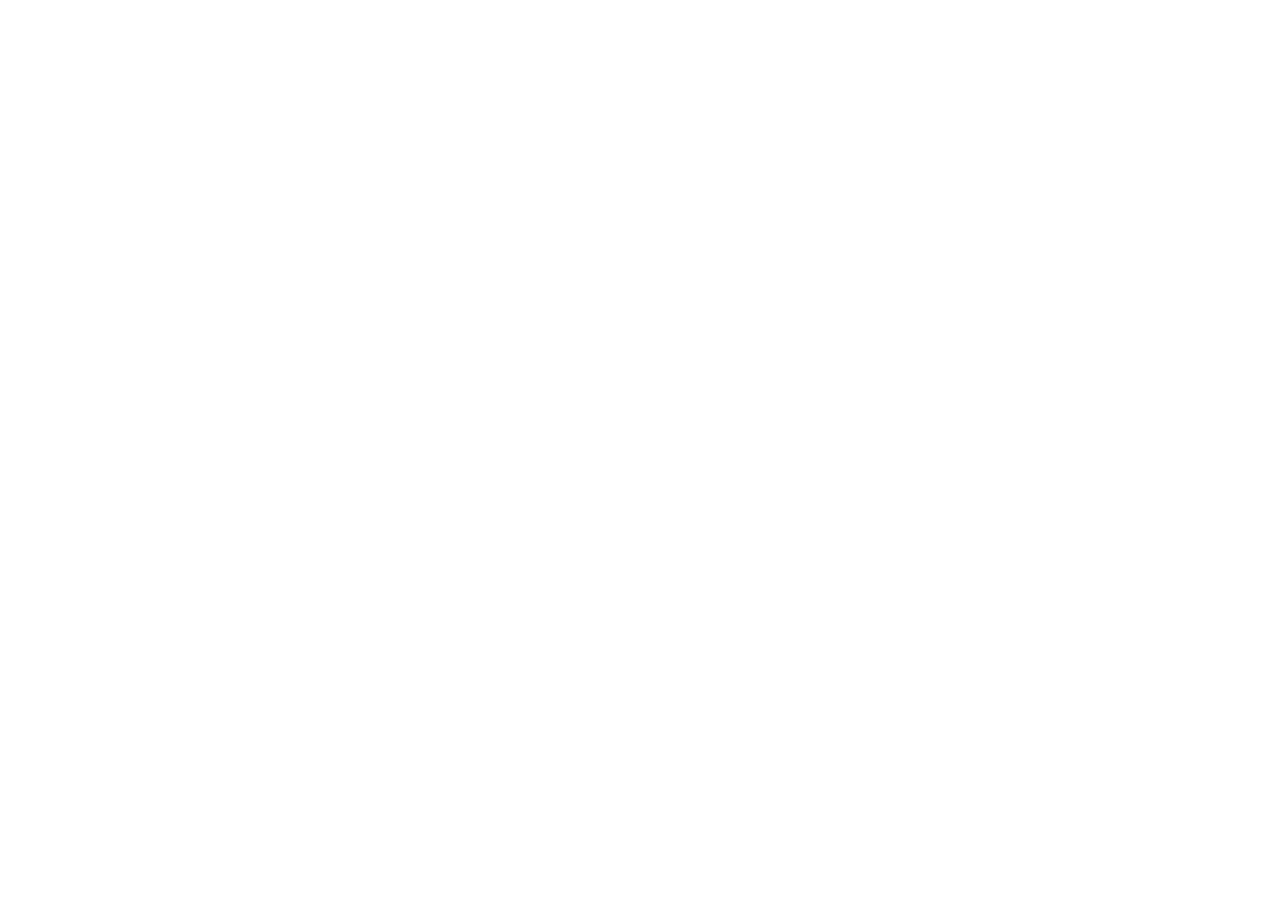
==== orders.html @ 6f681393 "add title in orders.html" ====
<!DOCTYPE html>
<html lang="en">
<head>
    <meta charset="UTF-8">
    <meta name="viewport" content="width=device-width, initial-scale=1.0">
    <title>design.today-Home-2</title>
    <link rel="stylesheet" href="style.css">
    <link rel="stylesheet" href="https://cdnjs.cloudflare.com/ajax/libs/font-awesome/6.0.0/css/all.min.css">
</head>
<body>
    
</body>
</html>
---- style.css ----
*{
    margin:0;
    padding: 0;
    box-sizing:border-box;
}
body{
    font-family: Arial, Helvetica, sans-serif;
    background: #ffffff;
    color: #222;
}
a{
    text-decoration: none;
    color:inherit;
}
button{
    cursor:pointer;
    border:none;
    background: none;
}

/* CONTAINER */

.container{
    display: grid;
    grid-template-columns: 250px 1fr;
    min-height: 100vh;
}

/* SIDEBAR */

.sidebar{
    background: #1f1f1f;
    padding: 35px 25px;
    display: flex;
    flex-direction: column;
    position: relative;
}

/* LOGO */

.logo{
    margin-bottom: 45px;
}

.logo img{
    width: 115px;
    display: block;
}
/* MENU BUTTON */

.menu-button{
    position:absolute;
    top:35px;
    right:25px;
    border:none;
    background:none;
    cursor:pointer;
}

.menu-button img{
    width:18px;
    height:18px;
}

/* NAVIGATION */

.navigation{
    display:flex;
    flex-direction:column;
    gap:10px;
}
.navigation a{
    display:flex;
    align-items:center;
    gap:14px;
    height:48px;
    padding:0 16px;
    text-decoration:none;
    color:#9D9D9D;
    font-size:14px;
    font-weight:500;
    border-radius:12px;
    transition:0.3s;
}
.navigation a img{
    width:18px;
    height:18px;
    object-fit:contain;
}

.navigation a span{
    line-height:1;
}

.navigation a:hover{
    background:#2C2C2C;
    color:#FFFFFF;
}
.navigation a.active{
    background:#FF2D8D;
    color:#FFFFFF;
}

/* FOLLOWING */

.following{
    margin-top:60px;
    display:flex;
    flex-direction:column;
}

.following p{
    margin-bottom:20px;
    font-size:11px;
    font-weight:600;
    letter-spacing:2px;
    color:#6F6F6F;
}
/* USER */

.user{
    display:flex;
    align-items:center;
    gap:12px;
    margin-bottom:18px;
    cursor:pointer;
    transition:0.3s;
}

.user:hover{
    transform:translateX(5px);
}

.user img{
    width:38px;
    height:38px;
    border-radius:50%;
    object-fit:cover;
}

.user span{
    color:#F5F5F5;
    font-size:14px;
    font-weight:500;
}

/* LOAD MORE */

.load-more{
    margin-top:12px;
    text-decoration:none;
    color:#8D8D8D;
    font-size:13px;
    transition:.3s;
}

.load-more:hover{
    color:#FFFFFF;
}

/* MAIN CONTENT */

.main-content{
    display: flex;
    flex-direction: column;
    width: 100%;
    background: #FFFFFF;
}
/* HEADER */

.header{
    height: 90px;
    display: flex;
    justify-content: space-between;
    align-items: center;
    padding: 0 40px;
    border-bottom: 1px solid #F0F0F0;
}

/* SEARCH */

.search{
    width: 360px;
    height: 42px;
    display: flex;
    align-items: center;
    justify-content: space-between;
    padding: 0 16px;
    background: #F8F8F8;
    border-radius: 10px;
}

.search input{
    width: 100%;
    border: none;
    outline: none;
    background: transparent;
    font-size: 14px;
    color: #555555;
}

.search input::placeholder{
    color: #B5B5B5;
}

.search img{
    width: 18px;
    height: 18px;
}

/* RIGHT SIDE */

.header-right{
    display: flex;
    align-items: center;
    gap: 18px;
}

/* GO PRO */

.header-right a{
    text-decoration: none;
    color: #FF2D8D;
    font-size: 12px;
    font-weight: 700;
    transition: .3s;
}

.header-right a:hover{
    color: #d8006b;
}

/* ICON BUTTONS */

.header-right button{
    background: transparent;
    border: none;
    cursor: pointer;
}

.header-right button img{
    width: 18px;
    height: 18px;
}

/* PROFILE */

.profile img{
    width: 40px;
    height: 40px;
    border-radius: 50%;
    object-fit: cover;
}

/* UPLOAD */

.upload{
    width:110px;
    height:42px;
    background:#FF2D8D;
    color:#FFFFFF;
    border:none;
    border-radius:10px;
    font-size:13px;
    font-weight:600;
    cursor:pointer;
}

.upload:hover{
    background:#E6007A;
}

.upload:active{
    transform: scale(0.98);
}

/* CATEGORIES */

.categories{
    display: flex;
    align-items: center;
    gap: 12px;

    padding: 30px 40px;
}

.categories button{
    padding: 10px 20px;
    border: none;
    border-radius: 20px;
    background: #F5F5F5;
    color: #666666;
    font-size: 14px;
    font-weight: 500;
    cursor: pointer;
    transition: 0.3s;
}
.categories button:hover{
    background: #FF2D8D;
    color: #FFFFFF;
}

.categories .selected{
    background: #FF2D8D;
    color: #FFFFFF;
}

/* Button filter */

.categories .filter{
    margin-left: auto;
    display: flex;
    align-items: center;
    gap: 8px;
    background: #FFFFFF;
    border: 1px solid #E6E6E6;
    color: #444444;
}

.categories .filter:hover{
    background: #F5F5F5;
    color: #444444;
}

.categories .filter img{
    width: 16px;
    height: 16px;
}

/* DESIGN GRID */

.design-grid{
    display: grid;
    grid-template-columns: repeat(4, 1fr);
    gap: 30px;
    padding: 20px 40px 50px;
}

/* CARD */

.design-card{
    display: flex;
    flex-direction: column;
    cursor: pointer;
    transition: transform .3s ease;
}

.design-card:hover{
    transform: translateY(-5px);
}

/* IMAGE */

.design-card img{
    width: 100%;
    height: 220px;
    object-fit: cover;
    border-radius: 16px;
    display: block;
}

/* TITLE */

.design-card p{
    margin-top: 15px;
    color: #222;
    font-size: 15px;
    font-weight: 600;
    line-height: 1.5;
}

@media (max-width: 1024px){
    .design-grid{
        grid-template-columns: repeat(2, 1fr);
    }
}

@media (max-width: 768px){
    .design-grid{
        grid-template-columns: 1fr;
    }
}

/* LOAD MORE */

.load-designs{
    display: flex;
    justify-content: center;
    margin: 20px 0 60px;
}

.load-designs button{
    width: 150px;
    height: 46px;
    background: #FFFFFF;
    color: #555555;
    border: 1px solid #E5E5E5;
    border-radius: 12px;
    font-size: 14px;
    font-weight: 600;
    cursor: pointer;
    transition: all 0.3s ease;
}

.load-designs button:hover{
    background: #FF2D8D;
    color: #FFFFFF;
    border-color: #FF2D8D;
}

.load-designs button:active{
    transform: scale(0.98);
}

/* TOP DESIGNERS */

.top-designers {
    width: 100%;
    padding: 70px 60px;
    background: #fff;
}

.section-title {
    display: flex;
    justify-content: space-between;
    align-items: center;
    margin-bottom: 50px;
}

.section-title h1 {
    font-size: 42px;
    font-weight: 600;
    color: #2d2d2d;
}

.section-title a {
    text-decoration: none;
    color: #b5b5b5;
    font-size: 16px;
}

.designers-grid {
    display: grid;
    grid-template-columns: repeat(8, 1fr);
    gap: 30px;
}

.designer {
    display: flex;
    flex-direction: column;
    align-items: center;
    text-align: center;
}

.designer img {
    width: 120px;
    height: 120px;
    border-radius: 50%;
    object-fit: cover;
    margin-bottom: 20px;
}

.designer h3 {
    font-size: 18px;
    font-weight: 600;
    color: #333;
    margin-bottom: 8px;
    line-height: 1.3;
}

.designer p {
    font-size: 14px;
    color: #9b9b9b;
    margin-bottom: 20px;
}

.designer button {
    width: 130px;
    height: 42px;
    border: 1px solid #d9d9d9;
    border-radius: 10px;
    background: #fff;
    color: #555;
    font-size: 15px;
    cursor: pointer;
    transition: .3s;
}

.designer button:hover {
    background: #f5f5f5;
}

/* FOOTER */

.footer {
    display: flex;
    justify-content: space-between;
    align-items: flex-start;
    flex-wrap: wrap;
    gap: 40px;
    padding: 60px 80px;
    background-color: #fafafa;
}
.footer-column h4 {
    margin-bottom: 20px;
    font-size: 18px;
}

.footer-column ul {
    list-style: none;
    padding: 0;
}

.footer-column li {
    margin-bottom: 12px;
}

.footer-column a {
    text-decoration: none;
    color: #6e6d7a;
    font-size: 15px;
}

.footer-column a:hover {
    color: #000;
}
.footer-bottom {
    display: flex;
    justify-content: space-between;
    align-items: center;
    width: 100%;
    margin-top: 40px;
    padding-top: 20px;
    border-top: 1px solid #e5e5e5;
}

.social-media {
    display: flex;
    gap: 15px;
}

.social-media img {
    width: 20px;
    height: 20px;
    cursor: pointer;
}

.smartacademy {
    margin-left: auto;
}

.smartacademy p {
    margin: 0;
}
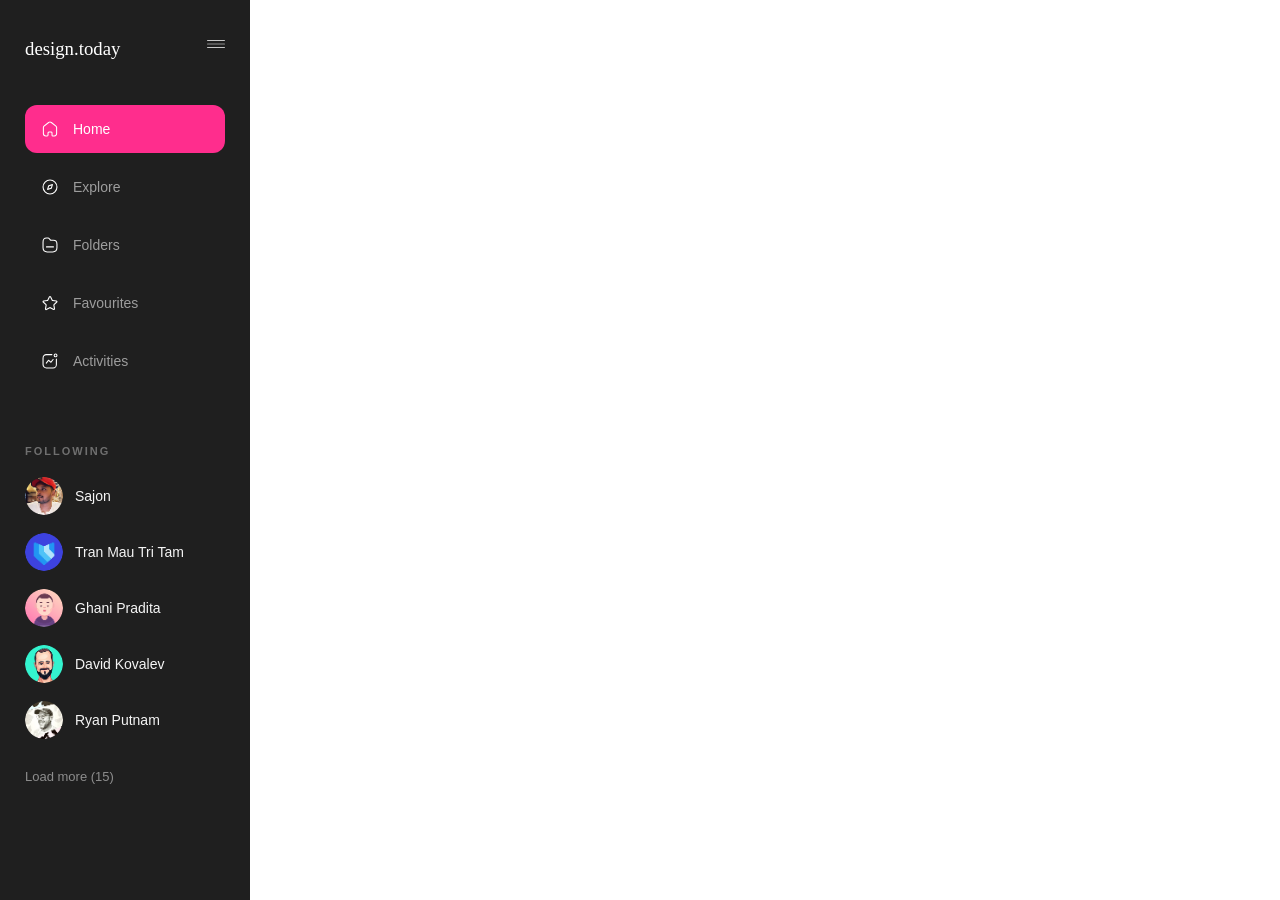
==== commit 0d8beb65: "add sidebar in orders.html" ====
--- a/orders.html
+++ b/orders.html
@@ -8,6 +8,68 @@
     <link rel="stylesheet" href="https://cdnjs.cloudflare.com/ajax/libs/font-awesome/6.0.0/css/all.min.css">
 </head>
 <body>
-    
+    <!-- SIDEBAR -->
+     <!-- SIDEBAR -->
+         <div class="container">
+        <aside class="sidebar">
+            <div class="logo">
+                <img src="images/design.today.svg" alt="design.today-Home">
+            </div>
+            <button class="menu-button">
+                <img src="images/Menu.button.svg" alt="menu-button">
+            </button>
+
+            <nav class="navigation">
+                 <a href="#" class="active">
+                    <img src="images/home1.svg" alt="home">
+                    <span>Home</span> 
+                 </a>
+                 <a href="#">
+                    <img src="images/explore2.svg" alt="explore">
+                    <span>Explore</span>
+                 </a>
+                 <a href="#">
+                    <img src="images/folders3.svg" alt="folders">
+                    <span>Folders</span>
+                 </a>
+                 <a href="#">
+                    <img src="images/favourites4.svg" alt="favorites">
+                    <span>Favourites</span>
+                 </a>
+                  <a href="#">
+                    <img src="images/activities5.svg" alt="Activities">
+                    <span>Activities</span>
+                 </a>
+            </nav>
+            <!-- FOLLOWING -->
+            <div class="following">
+                 <p>FOLLOWING</p>  
+                 
+                <div class="user">
+                     <img src="images/Sajon40.png" alt="sajon"> 
+                     <span>Sajon</span>
+                </div>
+                <div class="user">
+                     <img src="images/Tran mau 41.png" alt="Tran mau"> 
+                     <span>Tran Mau Tri Tam</span>
+                </div>
+                <div class="user">
+                     <img src="images/Ghani 42.png" alt="ghani"> 
+                     <span>Ghani Pradita</span>
+                </div>
+                <div class="user">
+                     <img src="images/David43.png" alt="david"> 
+                     <span>David Kovalev</span>
+                </div>
+                <div class="user">
+                     <img src="images/Ryan44.png" alt="Ryan"> 
+                     <span>Ryan Putnam</span>
+                </div>
+                <a href="#" class="load-more">
+                    Load more (15)
+                </a>
+             </div>
+          </aside>
+
 </body>
 </html>
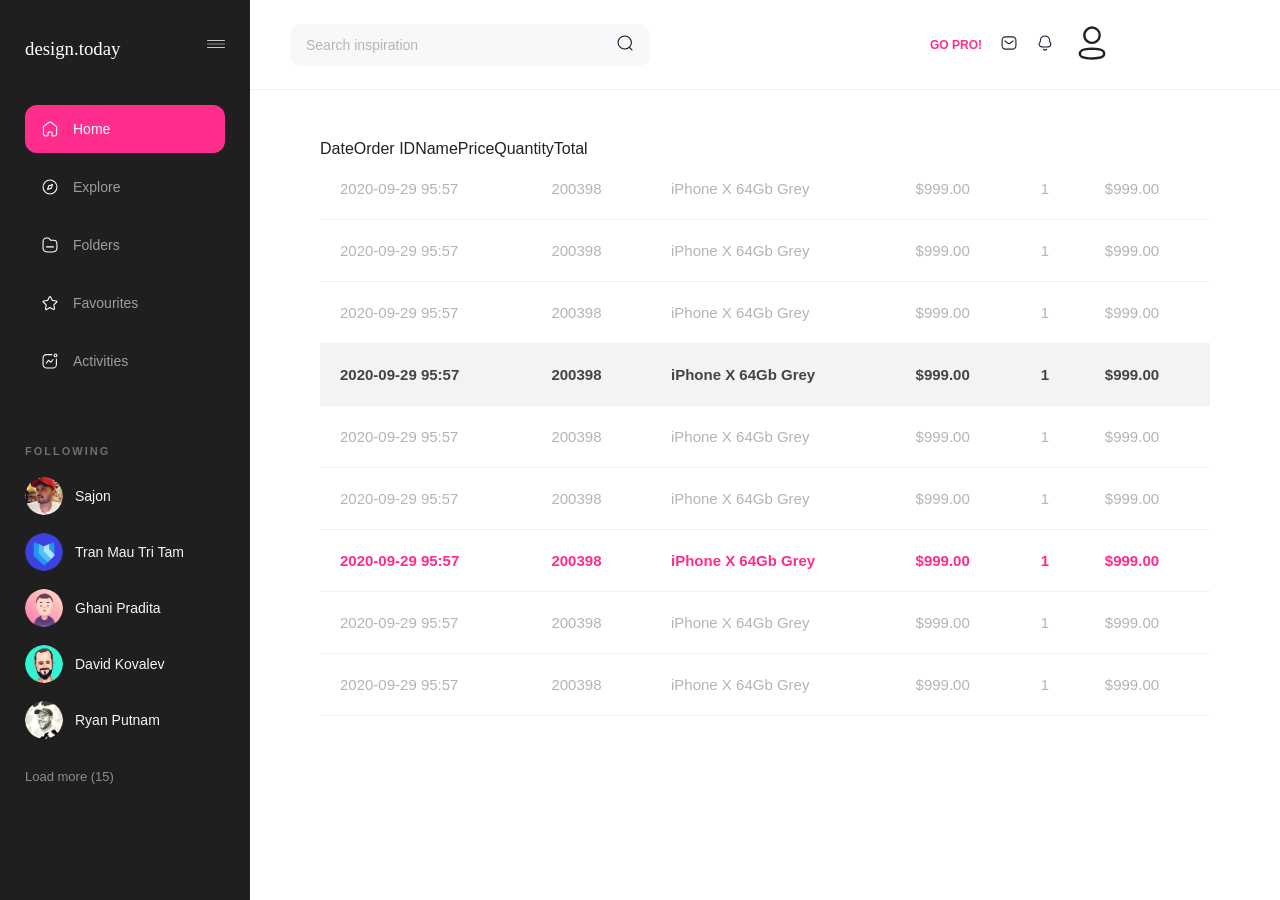
==== commit d565c5ca: "add class orders" ====
--- a/orders.html
+++ b/orders.html
@@ -71,5 +71,136 @@
              </div>
           </aside>
 
+          <!-- MAIN CONTENT -->
+
+          <main class="main-content">
+           <!-- HEADER -->
+        <header class="header">
+              <div class="search">
+              <input
+               type="text"
+               placeholder="Search inspiration"
+               >
+              <span>
+                <img src="images/Component.svg" alt="component">
+              </span>
+              </div>
+              <div class="header-right">
+               <a href="#">GO PRO!</a>
+              <button>
+                <img src="images/Component2.svg" alt="component2">
+              </button>
+              <button>
+                <img src="images/Component 3.svg" alt="component3">
+              </button>
+               <div class="profile">
+                    <img src="images/man1.svg" alt="man">  
+               </div>
+               <button class="upload">
+                    UPLOAD
+               </button>
+              </div>
+            </header>
+
+            <!-- ORDERS -->
+        <section class="orders">
+            <table class="orders-table">
+                <thead>
+                    <tr>
+                        <tr>Date</tr>
+                        <tr>Order ID</tr>
+                        <tr>Name</tr>
+                        <tr>Price</tr>
+                        <tr>Quantity</tr>
+                        <tr>Total</tr>
+                    </tr>
+                </thead>
+            <tbody>
+
+                    <tr>
+                        <td>2020-09-29 95:57</td>
+                        <td>200398</td>
+                        <td>iPhone X 64Gb Grey</td>
+                        <td>$999.00</td>
+                        <td>1</td>
+                        <td>$999.00</td>
+                    </tr>
+
+                    <tr>
+                        <td>2020-09-29 95:57</td>
+                        <td>200398</td>
+                        <td>iPhone X 64Gb Grey</td>
+                        <td>$999.00</td>
+                        <td>1</td>
+                        <td>$999.00</td>
+                    </tr>
+
+                    <tr>
+                        <td>2020-09-29 95:57</td>
+                        <td>200398</td>
+                        <td>iPhone X 64Gb Grey</td>
+                        <td>$999.00</td>
+                        <td>1</td>
+                        <td>$999.00</td>
+                    </tr>
+
+                    <tr class="active">
+                        <td>2020-09-29 95:57</td>
+                        <td>200398</td>
+                        <td>iPhone X 64Gb Grey</td>
+                        <td>$999.00</td>
+                        <td>1</td>
+                        <td>$999.00</td>
+                    </tr>
+
+                    <tr>
+                        <td>2020-09-29 95:57</td>
+                        <td>200398</td>
+                        <td>iPhone X 64Gb Grey</td>
+                        <td>$999.00</td>
+                        <td>1</td>
+                        <td>$999.00</td>
+                    </tr>
+
+                    <tr>
+                        <td>2020-09-29 95:57</td>
+                        <td>200398</td>
+                        <td>iPhone X 64Gb Grey</td>
+                        <td>$999.00</td>
+                        <td>1</td>
+                        <td>$999.00</td>
+                    </tr>
+
+                    <tr class="highlight">
+                        <td>2020-09-29 95:57</td>
+                        <td>200398</td>
+                        <td>iPhone X 64Gb Grey</td>
+                        <td>$999.00</td>
+                        <td>1</td>
+                        <td>$999.00</td>
+                    </tr>
+
+                    <tr>
+                        <td>2020-09-29 95:57</td>
+                        <td>200398</td>
+                        <td>iPhone X 64Gb Grey</td>
+                        <td>$999.00</td>
+                        <td>1</td>
+                        <td>$999.00</td>
+                    </tr>
+
+                    <tr>
+                        <td>2020-09-29 95:57</td>
+                        <td>200398</td>
+                        <td>iPhone X 64Gb Grey</td>
+                        <td>$999.00</td>
+                        <td>1</td>
+                        <td>$999.00</td>
+                    </tr>
+            </tbody>
+            </table>
+        </section>
+               
+
 </body>
 </html>
--- a/style.css
+++ b/style.css
@@ -551,4 +551,61 @@
 
 .smartacademy p {
     margin: 0;
-}+}
+
+/* ORDERS */
+
+.orders {
+    width: 100%;
+    padding: 50px 70px;
+    background: #fff;
+}
+
+.orders-table {
+    width: 100%;
+    border-collapse: collapse;
+    font-family: Arial, sans-serif;
+}
+
+.orders-table thead th {
+    text-align: left;
+    padding: 20px;
+    font-size: 16px;
+    font-weight: 600;
+    color: #444;
+    border-bottom: 1px solid #ececec;
+}
+
+.orders-table tbody td {
+    padding: 22px 20px;
+    font-size: 15px;
+    color: #b4b4b4;
+    border-bottom: 1px solid #f1f1f1;
+}
+
+.orders-table tbody tr {
+    transition: 0.3s;
+}
+
+.orders-table tbody tr:hover {
+    background: #f8f8f8;
+}
+
+/* GRAY LINE */
+
+.orders-table .active {
+    background: #f3f3f3;
+    border-radius: 10px;
+}
+
+.orders-table .active td {
+    color: #444;
+    font-weight: 600;
+}
+
+/*  PINK LINE */
+
+.orders-table .highlight td {
+    color: #ff2c8b;
+    font-weight: 600;
+}
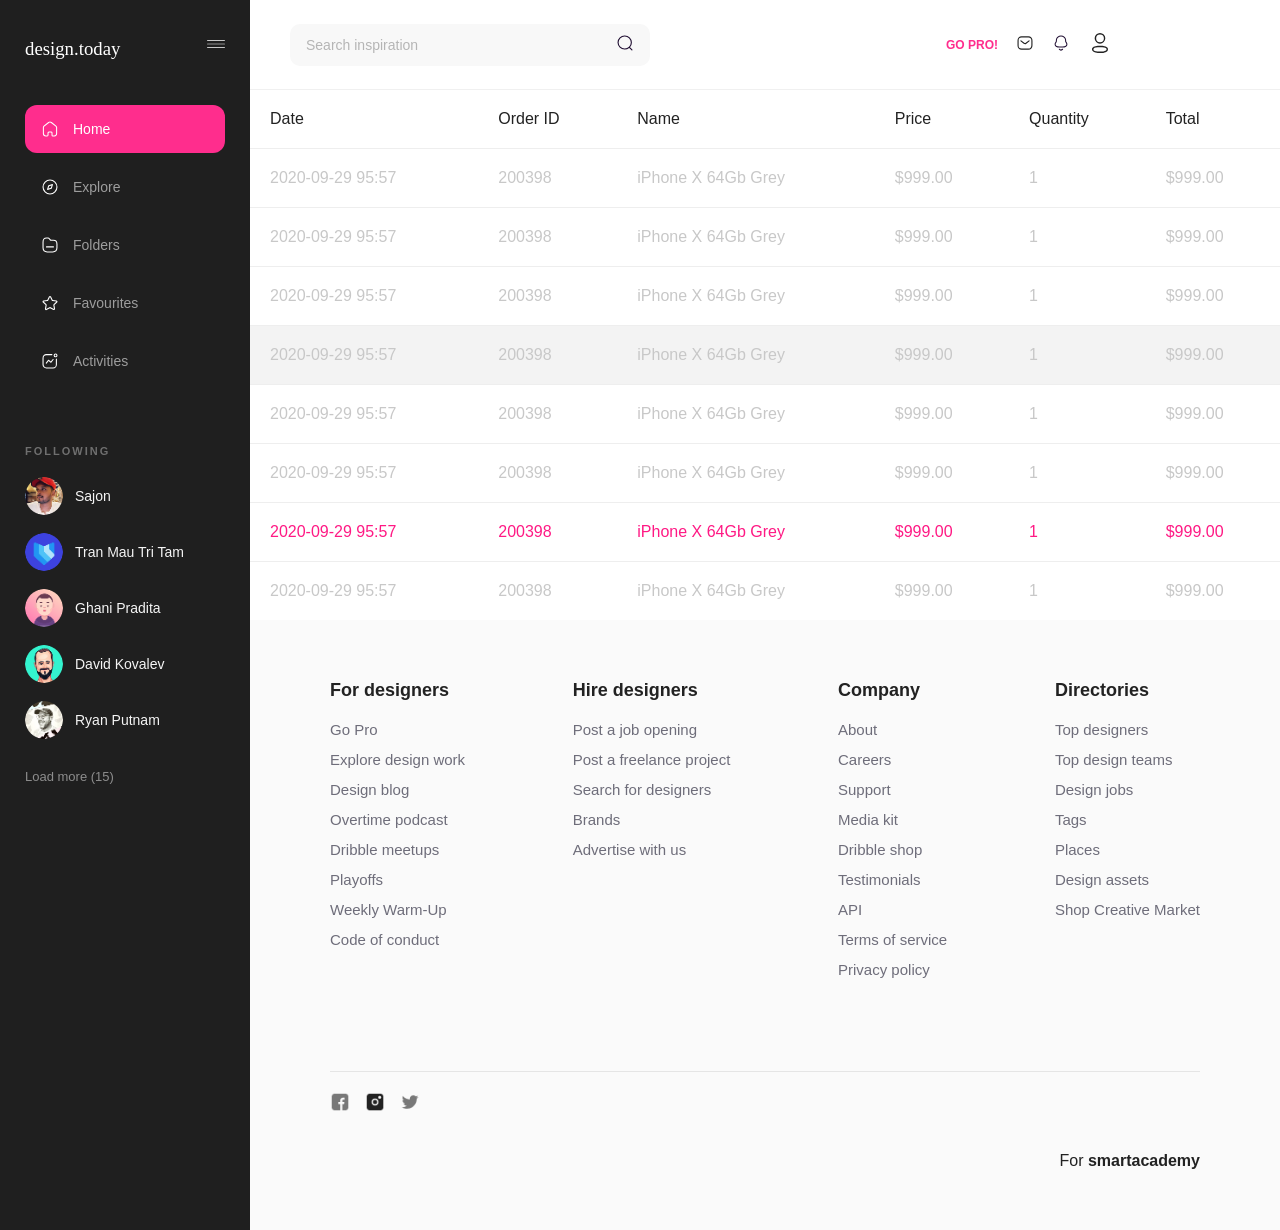
==== commit 63839dc6: "added the function of transition from one page to another" ====
--- a/orders.html
+++ b/orders.html
@@ -93,9 +93,9 @@
               <button>
                 <img src="images/Component 3.svg" alt="component3">
               </button>
-               <div class="profile">
-                    <img src="images/man1.svg" alt="man">  
-               </div>
+               <a href="index.html" class="man">
+                <img src="images/man1.svg" alt="man">
+               </a>
                <button class="upload">
                     UPLOAD
                </button>
@@ -104,103 +104,218 @@
 
             <!-- ORDERS -->
         <section class="orders">
-            <table class="orders-table">
-                <thead>
-                    <tr>
-                        <tr>Date</tr>
-                        <tr>Order ID</tr>
-                        <tr>Name</tr>
-                        <tr>Price</tr>
-                        <tr>Quantity</tr>
-                        <tr>Total</tr>
-                    </tr>
-                </thead>
-            <tbody>
-
-                    <tr>
-                        <td>2020-09-29 95:57</td>
-                        <td>200398</td>
-                        <td>iPhone X 64Gb Grey</td>
-                        <td>$999.00</td>
-                        <td>1</td>
-                        <td>$999.00</td>
-                    </tr>
-
-                    <tr>
-                        <td>2020-09-29 95:57</td>
-                        <td>200398</td>
-                        <td>iPhone X 64Gb Grey</td>
-                        <td>$999.00</td>
-                        <td>1</td>
-                        <td>$999.00</td>
-                    </tr>
-
-                    <tr>
-                        <td>2020-09-29 95:57</td>
-                        <td>200398</td>
-                        <td>iPhone X 64Gb Grey</td>
-                        <td>$999.00</td>
-                        <td>1</td>
-                        <td>$999.00</td>
-                    </tr>
-
-                    <tr class="active">
-                        <td>2020-09-29 95:57</td>
-                        <td>200398</td>
-                        <td>iPhone X 64Gb Grey</td>
-                        <td>$999.00</td>
-                        <td>1</td>
-                        <td>$999.00</td>
-                    </tr>
-
-                    <tr>
-                        <td>2020-09-29 95:57</td>
-                        <td>200398</td>
-                        <td>iPhone X 64Gb Grey</td>
-                        <td>$999.00</td>
-                        <td>1</td>
-                        <td>$999.00</td>
-                    </tr>
-
-                    <tr>
-                        <td>2020-09-29 95:57</td>
-                        <td>200398</td>
-                        <td>iPhone X 64Gb Grey</td>
-                        <td>$999.00</td>
-                        <td>1</td>
-                        <td>$999.00</td>
-                    </tr>
-
-                    <tr class="highlight">
-                        <td>2020-09-29 95:57</td>
-                        <td>200398</td>
-                        <td>iPhone X 64Gb Grey</td>
-                        <td>$999.00</td>
-                        <td>1</td>
-                        <td>$999.00</td>
-                    </tr>
-
-                    <tr>
-                        <td>2020-09-29 95:57</td>
-                        <td>200398</td>
-                        <td>iPhone X 64Gb Grey</td>
-                        <td>$999.00</td>
-                        <td>1</td>
-                        <td>$999.00</td>
-                    </tr>
-
-                    <tr>
-                        <td>2020-09-29 95:57</td>
-                        <td>200398</td>
-                        <td>iPhone X 64Gb Grey</td>
-                        <td>$999.00</td>
-                        <td>1</td>
-                        <td>$999.00</td>
-                    </tr>
-            </tbody>
-            </table>
-        </section>
-               
+    <table class="orders-table">
+
+        <thead>
+            <tr>
+                <th>Date</th>
+                <th>Order ID</th>
+                <th>Name</th>
+                <th>Price</th>
+                <th>Quantity</th>
+                <th>Total</th>
+            </tr>
+        </thead>
+
+        <tbody>
+            <tr>
+                <td>2020-09-29 95:57</td>
+                <td>200398</td>
+                <td>iPhone X 64Gb Grey</td>
+                <td>$999.00</td>
+                <td>1</td>
+                <td>$999.00</td>
+            </tr>
+
+            <tr>
+                <td>2020-09-29 95:57</td>
+                <td>200398</td>
+                <td>iPhone X 64Gb Grey</td>
+                <td>$999.00</td>
+                <td>1</td>
+                <td>$999.00</td>
+            </tr>
+
+            <tr>
+                <td>2020-09-29 95:57</td>
+                <td>200398</td>
+                <td>iPhone X 64Gb Grey</td>
+                <td>$999.00</td>
+                <td>1</td>
+                <td>$999.00</td>
+            </tr>
+
+            <tr class="active-row">
+                <td>2020-09-29 95:57</td>
+                <td>200398</td>
+                <td>iPhone X 64Gb Grey</td>
+                <td>$999.00</td>
+                <td>1</td>
+                <td>$999.00</td>
+            </tr>
+
+            <tr>
+                <td>2020-09-29 95:57</td>
+                <td>200398</td>
+                <td>iPhone X 64Gb Grey</td>
+                <td>$999.00</td>
+                <td>1</td>
+                <td>$999.00</td>
+            </tr>
+
+            <tr>
+                <td>2020-09-29 95:57</td>
+                <td>200398</td>
+                <td>iPhone X 64Gb Grey</td>
+                <td>$999.00</td>
+                <td>1</td>
+                <td>$999.00</td>
+            </tr>
+
+            <tr class="pink-row">
+                <td>2020-09-29 95:57</td>
+                <td>200398</td>
+                <td>iPhone X 64Gb Grey</td>
+                <td>$999.00</td>
+                <td>1</td>
+                <td>$999.00</td>
+            </tr>
+
+            <tr>
+                <td>2020-09-29 95:57</td>
+                <td>200398</td>
+                <td>iPhone X 64Gb Grey</td>
+                <td>$999.00</td>
+                <td>1</td>
+                <td>$999.00</td>
+            </tr>
+        </tbody>
+
+    </table>
+</section>
+
+<!-- FOOTER -->
+  <footer class="footer">
+            <div class="footer-column">
+                <h4>For designers</h4>
+                <ul>
+                    <li>
+                        <a href="#">Go Pro</a>
+                    </li>
+                    <li>
+                        <a href="#">Explore design work</a>
+                    </li>
+                    <li>
+                        <a href="#">Design blog</a>
+                    </li>
+                     <li>
+                        <a href="#">Overtime podcast</a>
+                    </li>
+                     <li>
+                        <a href="#">Dribble meetups</a>
+                    </li>
+                    <li>
+                        <a href="#">Playoffs</a>
+                    </li>
+                    <li>
+                        <a href="#">Weekly Warm-Up</a>
+                    </li>
+                    <li>
+                        <a href="#">Code of conduct</a>
+                    </li>
+                </ul>
+          </div>
+          <div class="footer-column">
+                <h4>Hire designers</h4>
+                <ul>
+                    <li>
+                        <a href="#">Post a job opening</a>
+                    </li>
+                     <li>
+                        <a href="#">Post a freelance project</a>
+                    </li>
+                     <li>
+                        <a href="#">Search for designers</a>
+                    </li>
+                    <li>
+                        <a href="#">Brands</a>
+                    </li>
+                    <li>
+                        <a href="#">Advertise with us</a>
+                    </li> 
+                </ul>
+          </div>
+          <div class="footer-column">
+                <h4>Company</h4>
+                <ul>
+                    <li>
+                        <a href="#">About</a>
+                    </li>
+                     <li>
+                        <a href="#">Careers</a>
+                    </li>
+                    <li>
+                        <a href="#">Support</a>
+                    </li>
+                    <li>
+                        <a href="#">Media kit</a>
+                    </li>
+                    <li>
+                        <a href="#">Dribble shop</a>
+                    </li>
+                    <li>
+                        <a href="#">Testimonials</a>
+                    </li>
+                    <li>
+                        <a href="#">API</a>
+                    </li>
+                    <li>
+                        <a href="#">Terms of service</a>
+                    </li>
+                    <li>
+                        <a href="#">Privacy policy</a>
+                    </li>
+                </ul>
+          </div>
+          <div class="footer-column">
+               <h4>Directories</h4>
+                <ul>
+                    <li>
+                        <a href="#">Top designers</a>
+                    </li>
+                    <li>
+                        <a href="#">Top design teams</a>
+                    </li>
+                    <li>
+                        <a href="#">Design jobs</a>
+                    </li>
+                    <li>
+                        <a href="#">Tags</a>
+                    </li>
+                    <li>
+                        <a href="#">Places</a>
+                    </li>
+                     <li>
+                        <a href="#">Design assets</a>
+                    </li>
+                    <li>
+                        <a href="#">Shop Creative Market</a>
+                    </li>
+                </ul>
+          </div>
+       
+            <div class="footer-bottom">
+                <div class="social-media">
+                    <img src="images/fb1.png" alt="fb">
+                    <img src="images/insta2.png" alt="instagram">
+                    <img src="images/twitter3.png" alt="twitter">
+                </div>
+            </div>
+        
+            <div class="smartacademy">
+            <p>For <strong>smartacademy</strong></p>
+            </div>
+        </footer>
 
 </body>
 </html>
--- a/style.css
+++ b/style.css
@@ -555,57 +555,36 @@
 
 /* ORDERS */
 
-.orders {
-    width: 100%;
-    padding: 50px 70px;
-    background: #fff;
-}
-
 .orders-table {
     width: 100%;
     border-collapse: collapse;
-    font-family: Arial, sans-serif;
-}
-
-.orders-table thead th {
+}
+
+.orders-table th,
+.orders-table td {
     text-align: left;
     padding: 20px;
-    font-size: 16px;
-    font-weight: 600;
-    color: #444;
-    border-bottom: 1px solid #ececec;
-}
-
-.orders-table tbody td {
-    padding: 22px 20px;
-    font-size: 15px;
-    color: #b4b4b4;
-    border-bottom: 1px solid #f1f1f1;
-}
-
-.orders-table tbody tr {
-    transition: 0.3s;
-}
-
-.orders-table tbody tr:hover {
-    background: #f8f8f8;
-}
-
-/* GRAY LINE */
-
-.orders-table .active {
-    background: #f3f3f3;
-    border-radius: 10px;
-}
-
-.orders-table .active td {
-    color: #444;
-    font-weight: 600;
-}
-
-/*  PINK LINE */
-
-.orders-table .highlight td {
-    color: #ff2c8b;
-    font-weight: 600;
-}
+}
+
+.orders-table th {
+    font-weight: 400;
+    color: #222;
+}
+
+.orders-table td {
+    color: #c8c8c8;
+    border-top: 1px solid #eeeeee;
+}
+
+/* Gray  */
+
+.active-row {
+    background-color: #f3f3f3;
+}
+
+/* Pink */
+
+.pink-row td {
+    color: #ff1984;
+}
+
